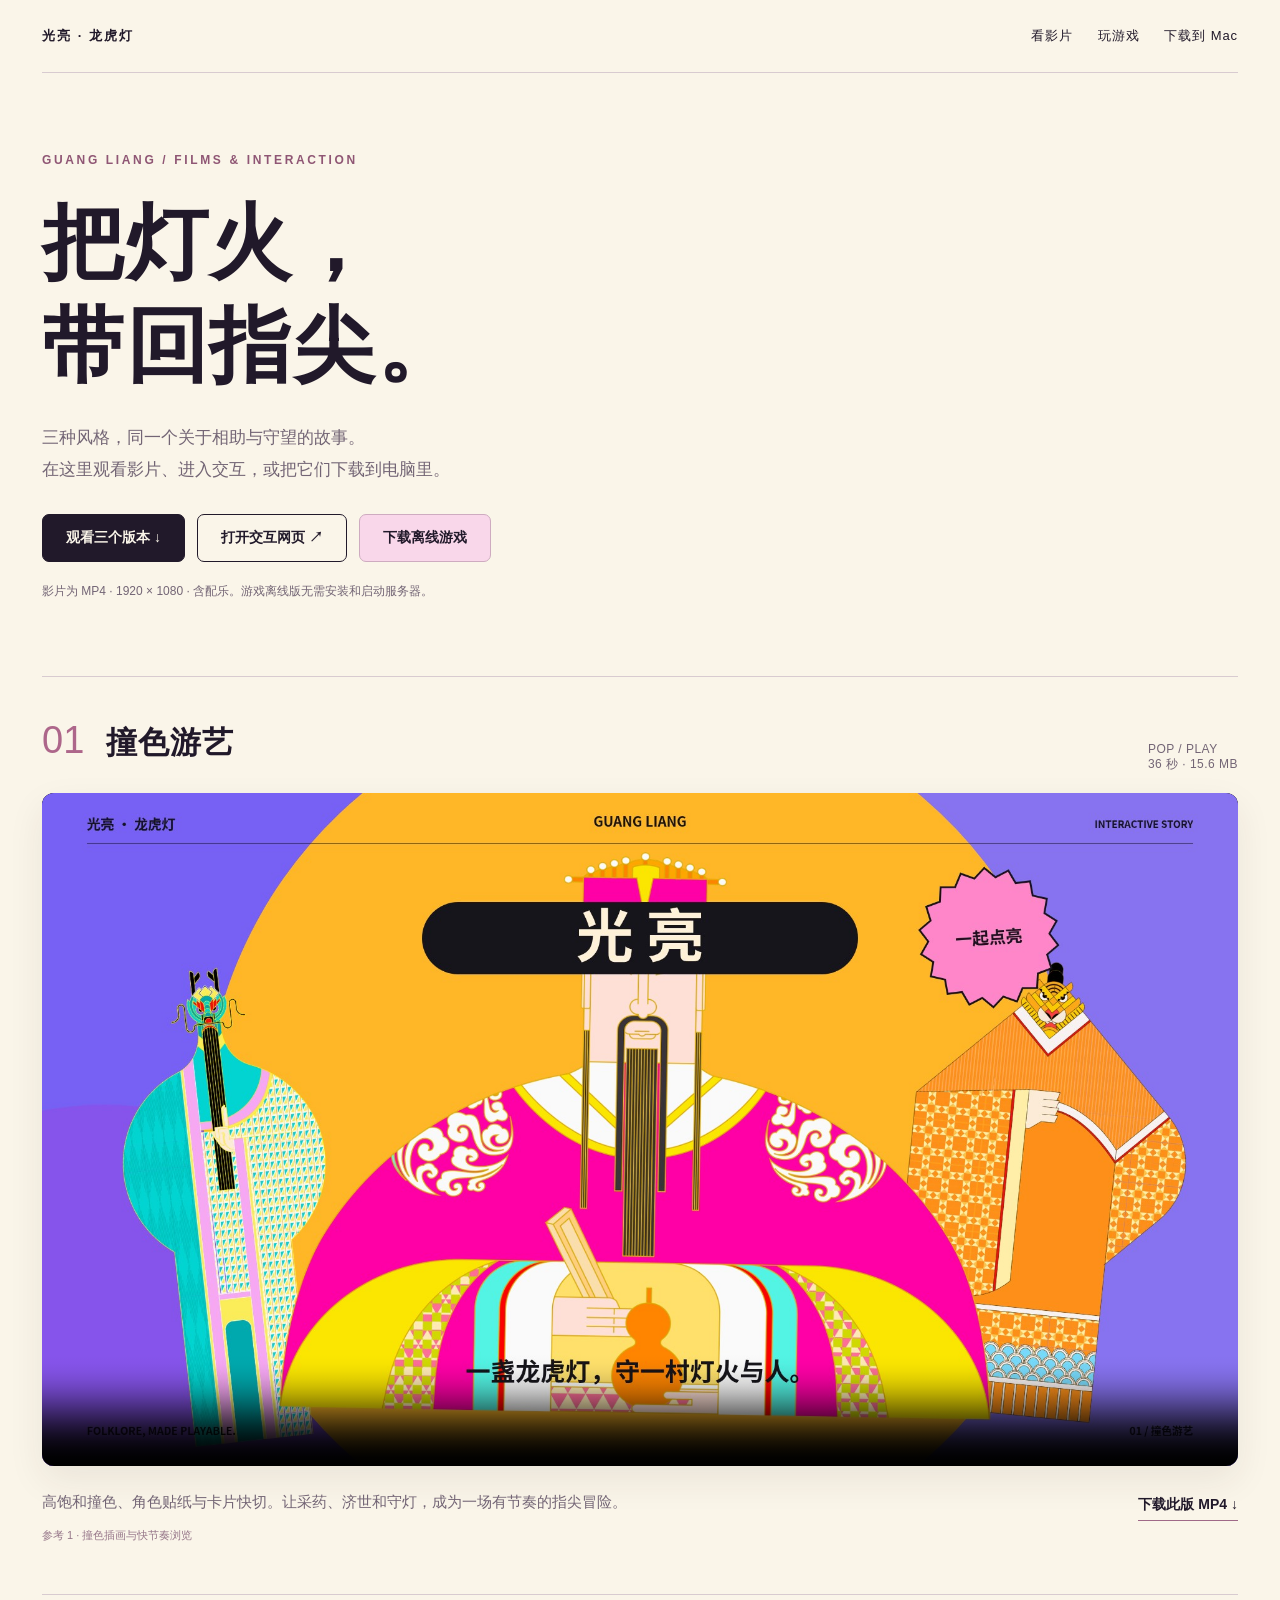
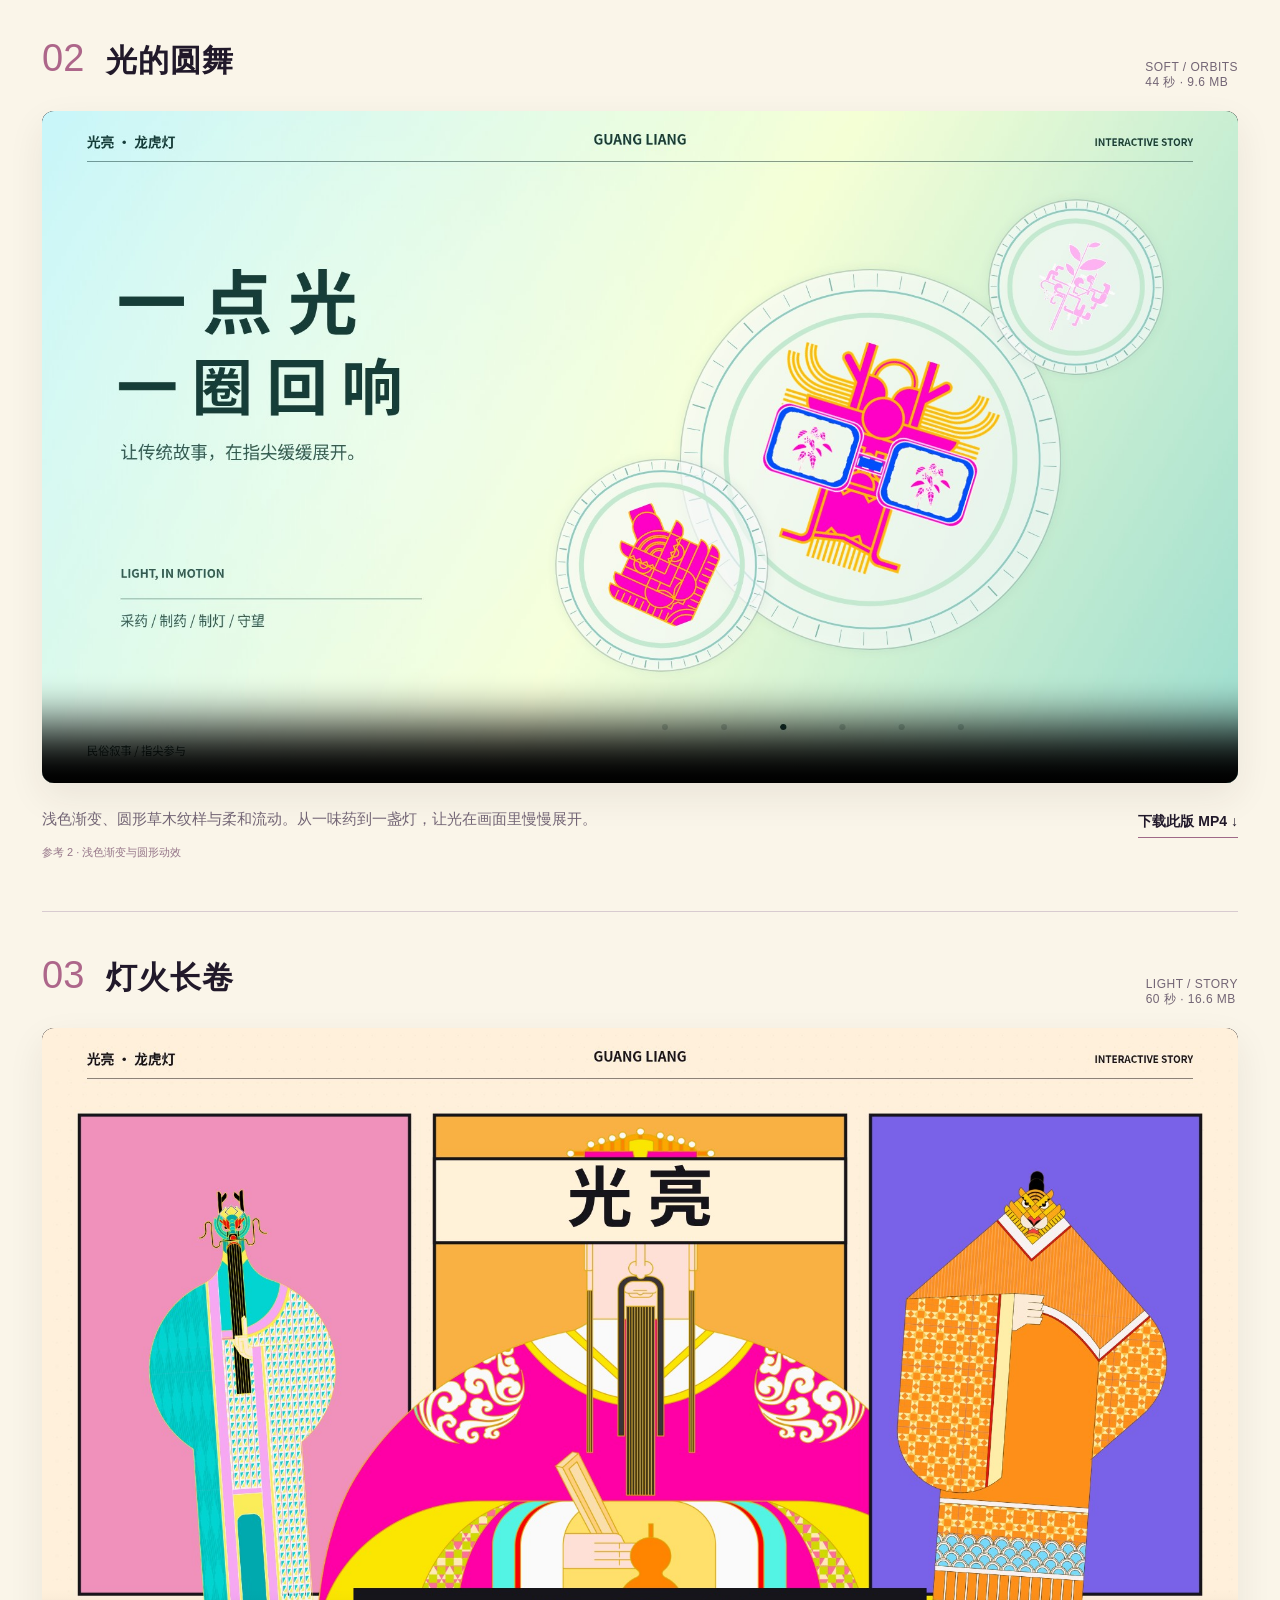
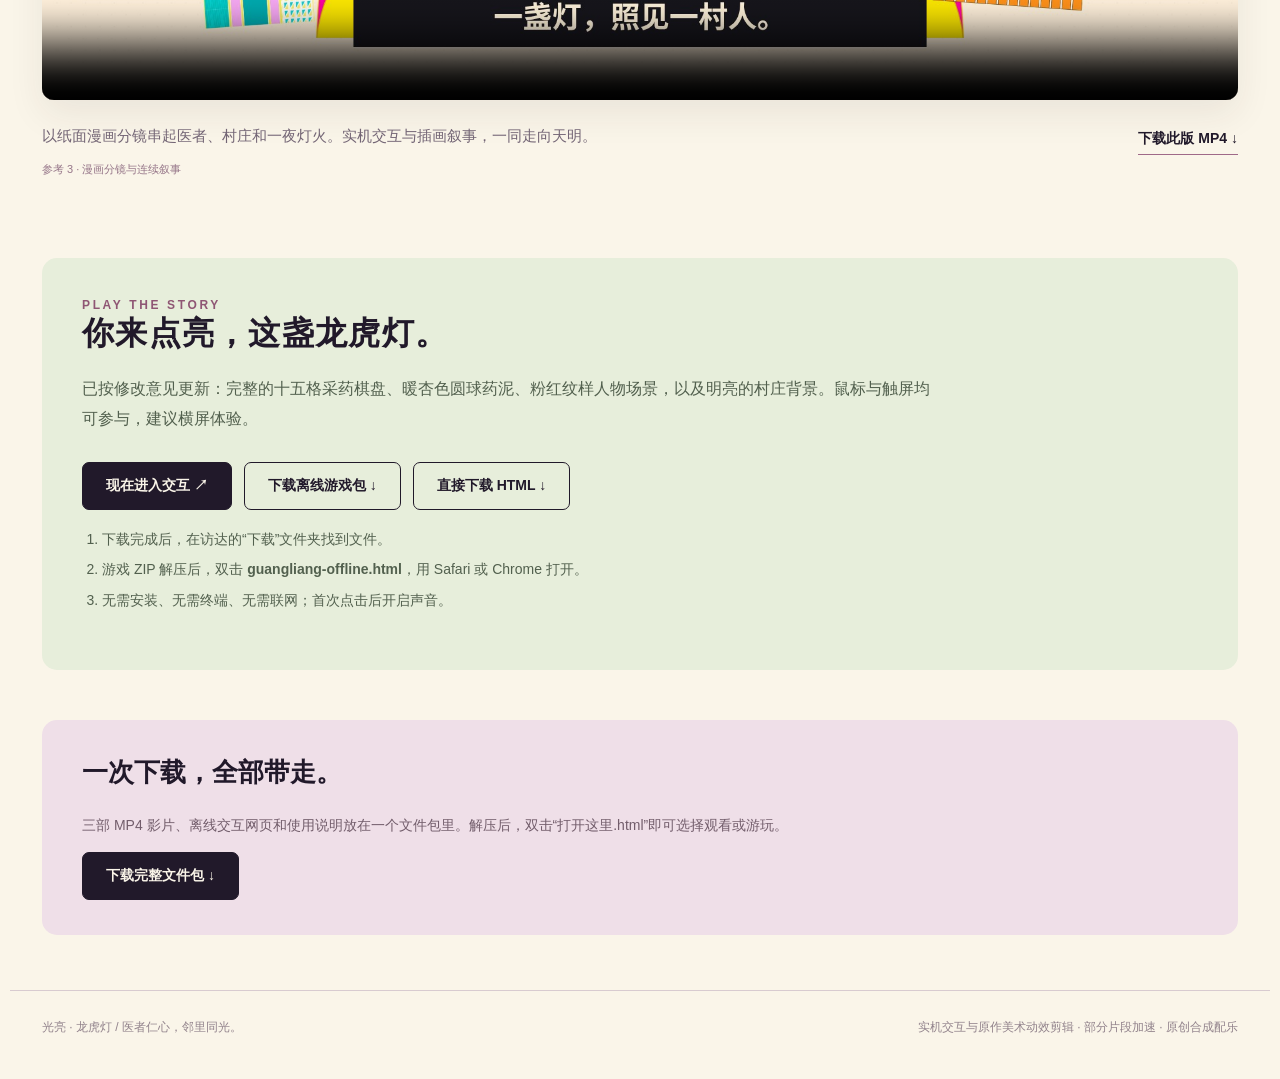
==== showcase/index.html @ 14c52aaf "Revise four scenes and add three downloadable showcase films" ====
<!doctype html><html lang="zh-CN"><head><meta charset="utf-8"><meta name="viewport" content="width=device-width,initial-scale=1"><title>光亮 · 龙虎灯｜影片与互动</title><meta name="description" content="三部风格呈现影片与光亮·龙虎灯交互网页。在线播放，或下载到Mac离线观看和游玩。"><link rel="icon" href="data:,"><style>
:root{--paper:#faf5e9;--ink:#21192a;--pink:#f256ae;--muted:#736575}*{box-sizing:border-box}html{scroll-behavior:smooth}body{margin:0;background:var(--paper);color:var(--ink);font-family:-apple-system,BlinkMacSystemFont,"PingFang SC","Noto Sans SC",sans-serif}a{color:inherit}header,main,footer{max-width:1260px;margin:auto;padding:0 32px}nav{display:flex;justify-content:space-between;align-items:center;padding:27px 0;border-bottom:1px solid #d8cbd0;font-size:13px;letter-spacing:.07em}.brand{font-weight:800;letter-spacing:.16em;text-decoration:none}nav div{display:flex;gap:25px}nav a{text-decoration:none}.hero{padding:80px 0 62px}.eyebrow{color:#8f5674;font-size:12px;letter-spacing:.22em;font-weight:700}.hero h1{font-size:clamp(42px,6.5vw,82px);font-weight:650;letter-spacing:.02em;line-height:1.25;margin:25px 0}.hero p{font-size:17px;line-height:1.9;color:var(--muted);max-width:700px}.buttons{display:flex;flex-wrap:wrap;gap:12px;margin-top:27px}.button{display:inline-flex;align-items:center;justify-content:center;text-decoration:none;padding:14px 23px;border:1px solid var(--ink);border-radius:7px;font-size:14px;font-weight:600;min-height:48px;transition:transform .18s,box-shadow .18s}.button:hover{transform:translateY(-2px);box-shadow:0 5px 14px #29162a16}.button.primary{background:var(--ink);color:var(--paper)}.button.pink{background:#f9d7ea;border-color:#ceabc0}.intro-note{font-size:12px!important;margin-top:18px}.film{padding:42px 0 48px;border-top:1px solid #d8cbd0}.film-head{display:flex;gap:25px;align-items:baseline;justify-content:space-between;margin-bottom:20px}.title-wrap{display:flex;gap:22px;align-items:baseline}.no{font-size:38px;color:#ad668a;font-weight:400}.film h2{font-size:31px;margin:0;font-weight:650;letter-spacing:.03em}.meta{font-size:12px;color:var(--muted);letter-spacing:.04em}.player{background:#16151a;border-radius:12px;overflow:hidden;box-shadow:0 14px 36px #35202a14}video{display:block;width:100%;aspect-ratio:16/9;object-fit:contain;background:#17151c}.film-body{display:flex;justify-content:space-between;gap:35px;align-items:flex-start;margin-top:22px}.film-body p{max-width:720px;color:var(--muted);line-height:1.9;font-size:15px;margin:0}.ref{font-size:11px;color:#967689;display:block;margin-top:8px}.download-link{white-space:nowrap;display:inline-block;font-size:14px;font-weight:650;text-decoration:none;border-bottom:1px solid #9f6988;padding-bottom:6px;margin-top:8px}.game{margin:30px 0 50px;padding:40px;background:#e7eedb;border-radius:15px}.game h2{font-size:32px;letter-spacing:.04em;margin:0 0 18px}.game p{line-height:1.9;color:#52604e;max-width:850px}.game ol{padding-left:20px;font-size:14px;line-height:2.2;color:#52604e}.all{background:#efdfe8;border-radius:15px;padding:35px 40px;margin:0 0 55px}.all h2{font-size:26px;margin-top:0}.all p{font-size:14px;line-height:1.9;color:#725d6b}footer{padding-top:25px;padding-bottom:40px;border-top:1px solid #d8cbd0;color:#92838c;font-size:12px;line-height:1.9}.foot-row{display:flex;justify-content:space-between;gap:15px}button{font:inherit}@media(max-width:700px){header,main,footer{padding-left:20px;padding-right:20px}nav{font-size:11px}nav div{gap:12px}.hero{padding:50px 0 35px}.film-head{gap:12px;align-items:flex-start}.title-wrap{gap:13px}.no{font-size:27px}.film h2{font-size:24px}.meta{max-width:100px;text-align:right;line-height:1.8}.film-body{display:block}.download-link{margin-top:18px}.game,.all{padding:27px 22px}.game h2{font-size:26px}.foot-row{display:block}video{border-radius:0}}
</style></head><body><header><nav><a class="brand" href="#">光亮 · 龙虎灯</a><div><a href="#films">看影片</a><a href="#game">玩游戏</a><a href="#downloads">下载到 Mac</a></div></nav><section class="hero"><div class="eyebrow">GUANG LIANG / FILMS & INTERACTION</div><h1>把灯火，<br>带回指尖。</h1><p>三种风格，同一个关于相助与守望的故事。<br>在这里观看影片、进入交互，或把它们下载到电脑里。</p><div class="buttons"><a class="button primary" href="#films">观看三个版本 ↓</a><a class="button" href="../" target="_blank" rel="noopener">打开交互网页 ↗</a><a class="button pink" href="downloads/game-offline-mac.zip" download="光亮-龙虎灯-离线游戏-Mac.zip">下载离线游戏</a></div><p class="intro-note">影片为 MP4 · 1920 × 1080 · 含配乐。游戏离线版无需安装和启动服务器。</p></section></header><main><div id="films"><section class="film" id="film-01"><div class="film-head"><div class="title-wrap"><span class="no">01</span><h2>撞色游艺</h2></div><span class="meta">POP / PLAY<br>36 秒 · 15.6 MB</span></div><div class="player"><video controls playsinline preload="metadata" poster="posters/01.jpg" aria-label="撞色游艺"><source src="downloads/01-pop-play.mp4" type="video/mp4">浏览器暂不支持在线播放，请使用下方下载按钮。</video></div><div class="film-body"><p>高饱和撞色、角色贴纸与卡片快切。让采药、济世和守灯，成为一场有节奏的指尖冒险。<span class="ref">参考 1 · 撞色插画与快节奏浏览</span></p><a class="download-link" href="downloads/01-pop-play.mp4" download="光亮-龙虎灯-01-撞色游艺.mp4">下载此版 MP4 ↓</a></div></section><section class="film" id="film-02"><div class="film-head"><div class="title-wrap"><span class="no">02</span><h2>光的圆舞</h2></div><span class="meta">SOFT / ORBITS<br>44 秒 · 9.6 MB</span></div><div class="player"><video controls playsinline preload="metadata" poster="posters/02.jpg" aria-label="光的圆舞"><source src="downloads/02-soft-orbits.mp4" type="video/mp4">浏览器暂不支持在线播放，请使用下方下载按钮。</video></div><div class="film-body"><p>浅色渐变、圆形草木纹样与柔和流动。从一味药到一盏灯，让光在画面里慢慢展开。<span class="ref">参考 2 · 浅色渐变与圆形动效</span></p><a class="download-link" href="downloads/02-soft-orbits.mp4" download="光亮-龙虎灯-02-光的圆舞.mp4">下载此版 MP4 ↓</a></div></section><section class="film" id="film-03"><div class="film-head"><div class="title-wrap"><span class="no">03</span><h2>灯火长卷</h2></div><span class="meta">LIGHT / STORY<br>60 秒 · 16.6 MB</span></div><div class="player"><video controls playsinline preload="metadata" poster="posters/03.jpg" aria-label="灯火长卷"><source src="downloads/03-lantern-story.mp4" type="video/mp4">浏览器暂不支持在线播放，请使用下方下载按钮。</video></div><div class="film-body"><p>以纸面漫画分镜串起医者、村庄和一夜灯火。实机交互与插画叙事，一同走向天明。<span class="ref">参考 3 · 漫画分镜与连续叙事</span></p><a class="download-link" href="downloads/03-lantern-story.mp4" download="光亮-龙虎灯-03-灯火长卷.mp4">下载此版 MP4 ↓</a></div></section></div><section class="game" id="game"><div class="eyebrow">PLAY THE STORY</div><h2>你来点亮，这盏龙虎灯。</h2><p>已按修改意见更新：完整的十五格采药棋盘、暖杏色圆球药泥、粉红纹样人物场景，以及明亮的村庄背景。鼠标与触屏均可参与，建议横屏体验。</p><div class="buttons"><a class="button primary" href="../" target="_blank" rel="noopener">现在进入交互 ↗</a><a class="button" href="downloads/game-offline-mac.zip" download="光亮-龙虎灯-离线游戏-Mac.zip">下载离线游戏包 ↓</a><a class="button" href="downloads/guangliang-offline.html" download="光亮-龙虎灯-离线版.html">直接下载 HTML ↓</a></div><ol><li>下载完成后，在访达的“下载”文件夹找到文件。</li><li>游戏 ZIP 解压后，双击 <strong>guangliang-offline.html</strong>，用 Safari 或 Chrome 打开。</li><li>无需安装、无需终端、无需联网；首次点击后开启声音。</li></ol></section><section class="all" id="downloads"><h2>一次下载，全部带走。</h2><p>三部 MP4 影片、离线交互网页和使用说明放在一个文件包里。解压后，双击“打开这里.html”即可选择观看或游玩。</p><a class="button primary" href="downloads/guangliang-complete.zip" download="光亮-龙虎灯-影片与交互-完整包.zip">下载完整文件包 ↓</a></section></main><footer><div class="foot-row"><span>光亮 · 龙虎灯 / 医者仁心，邻里同光。</span><span>实机交互与原作美术动效剪辑 · 部分片段加速 · 原创合成配乐</span></div></footer><script>document.querySelectorAll('video').forEach(v=>v.addEventListener('play',()=>document.querySelectorAll('video').forEach(o=>{if(o!==v)o.pause()})));</script></body></html>
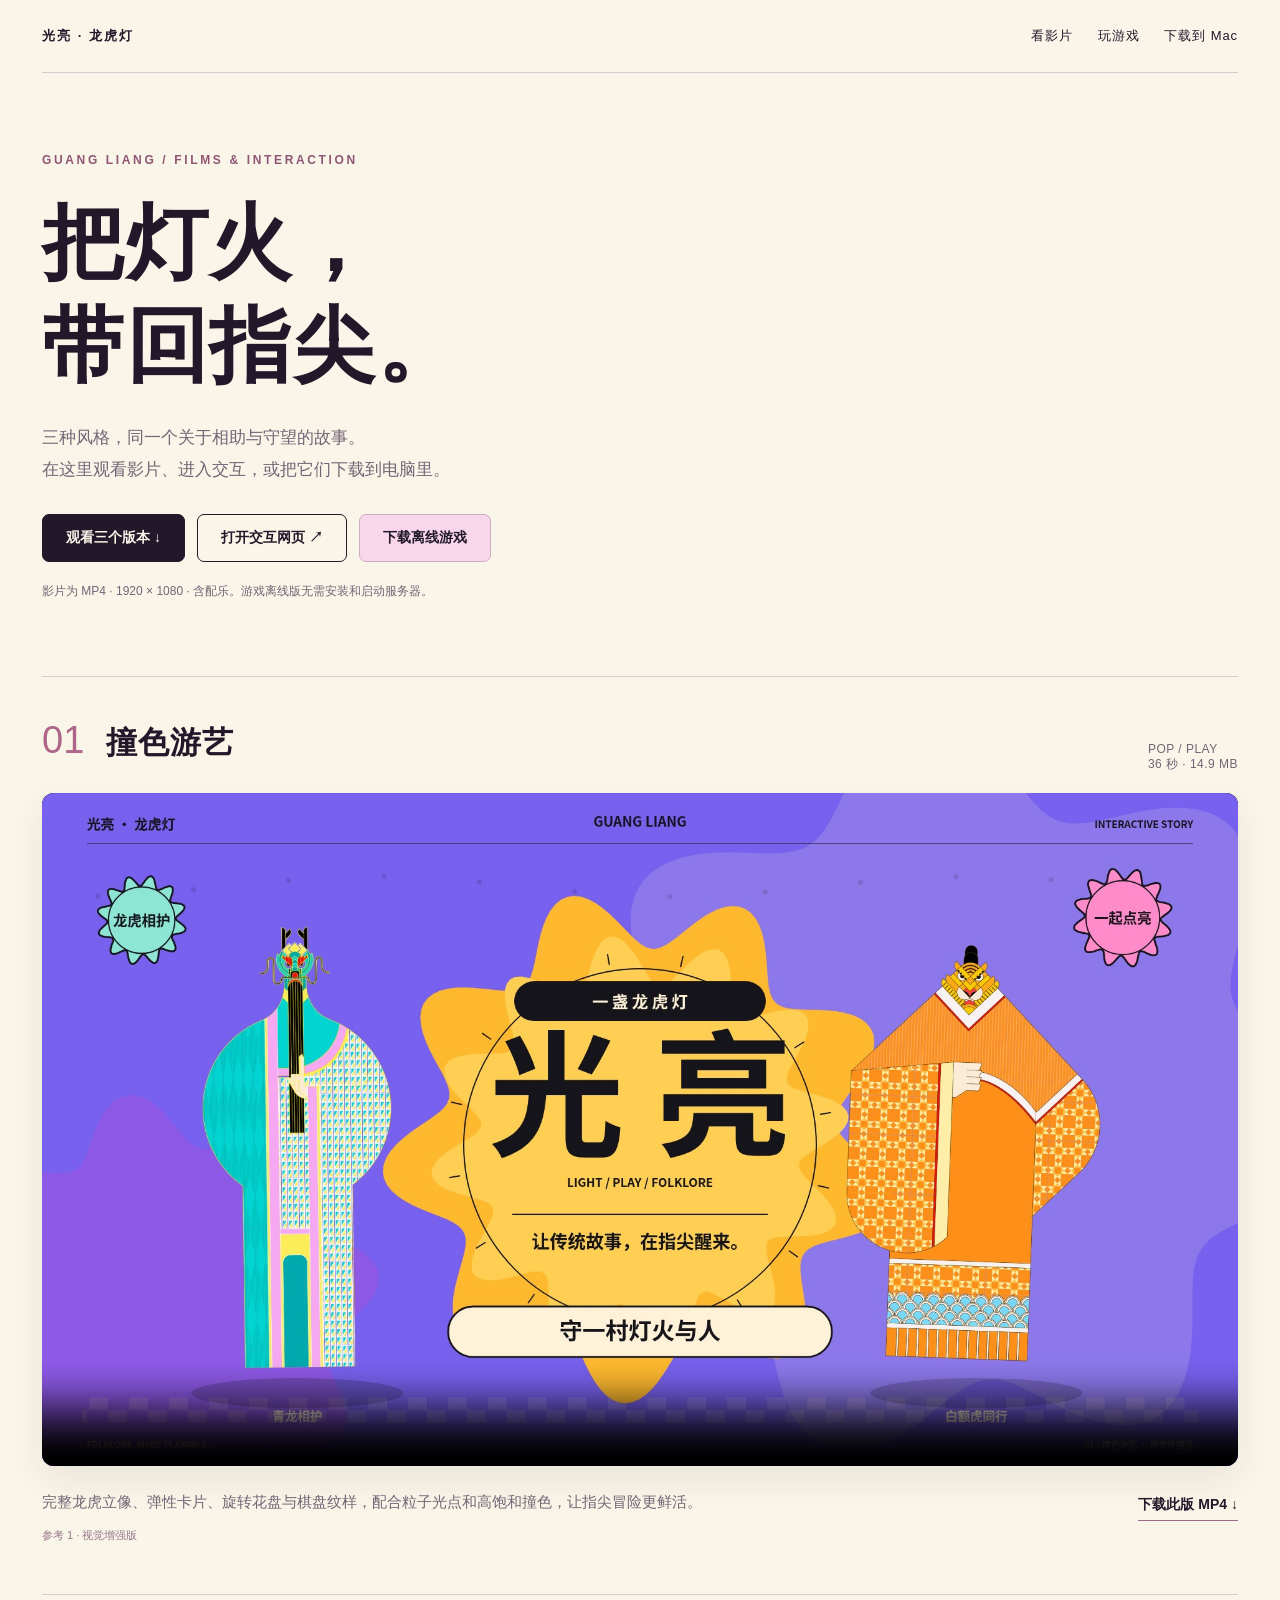
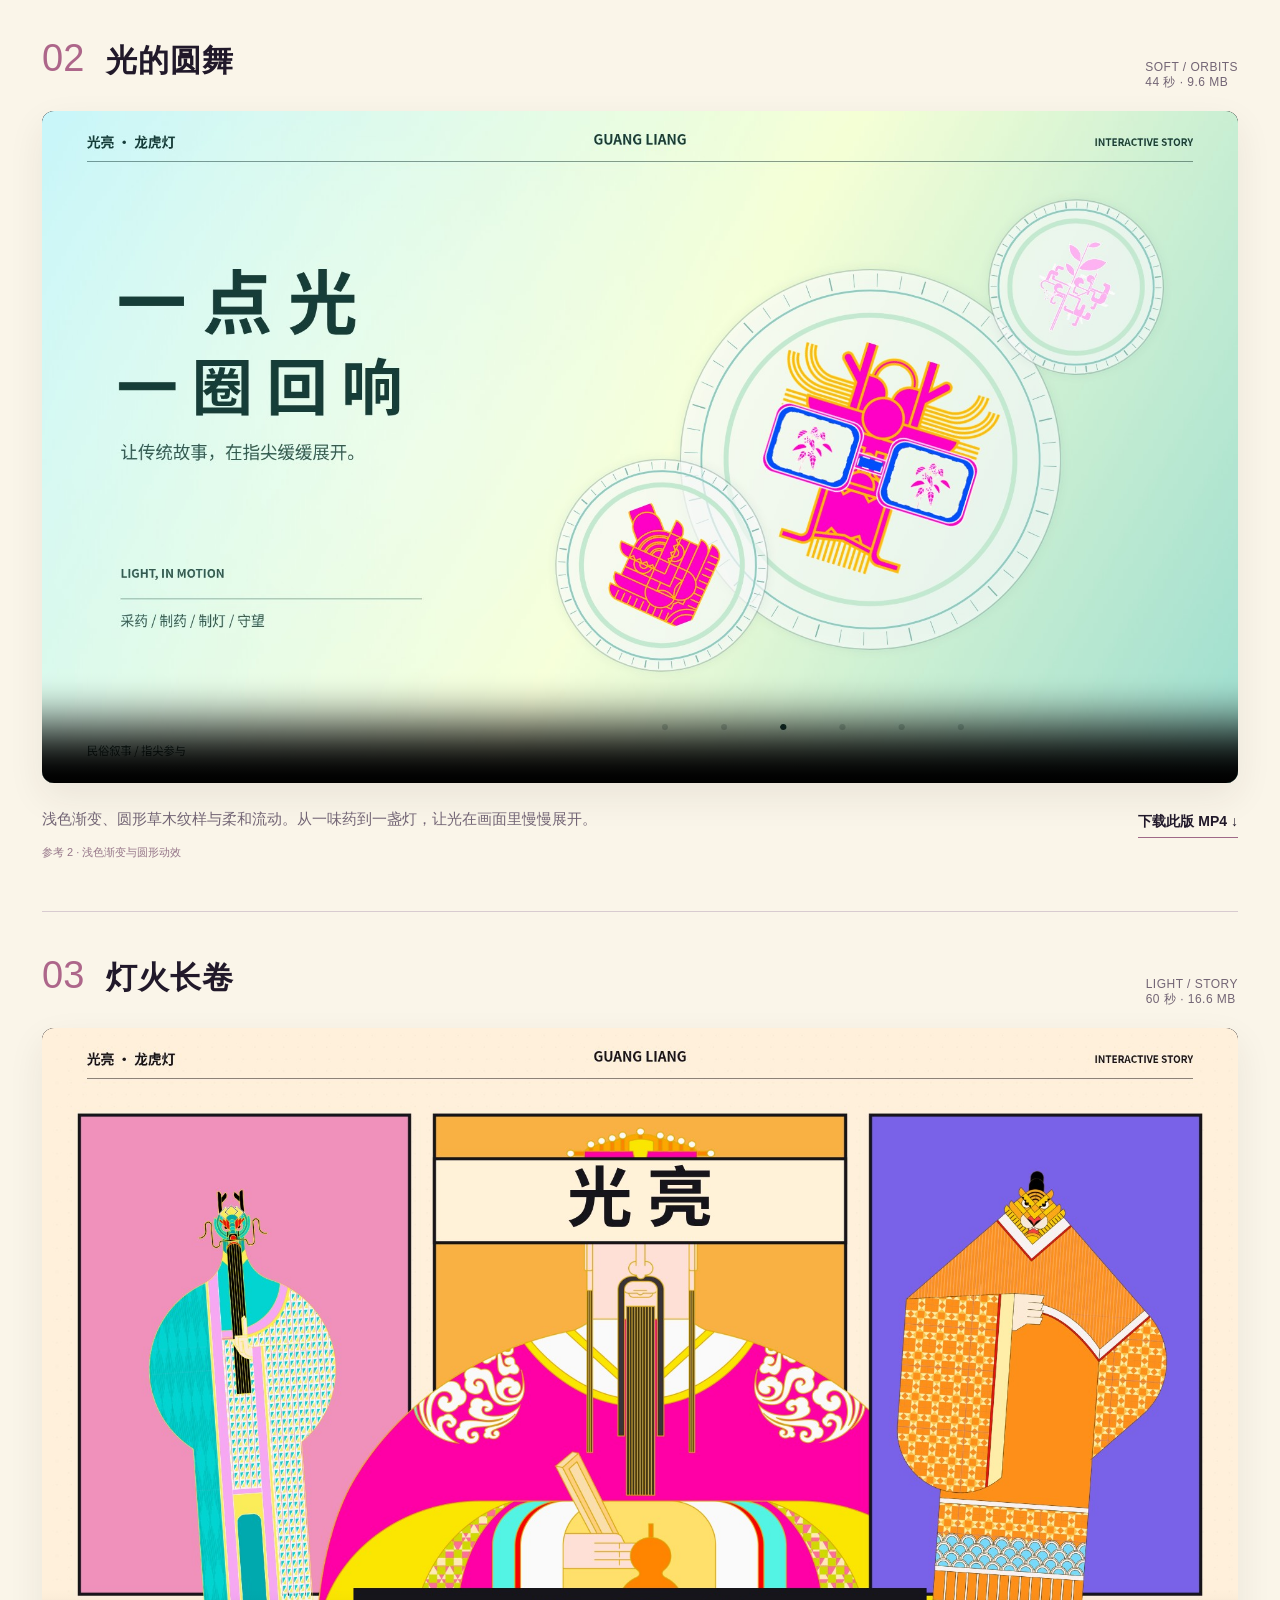
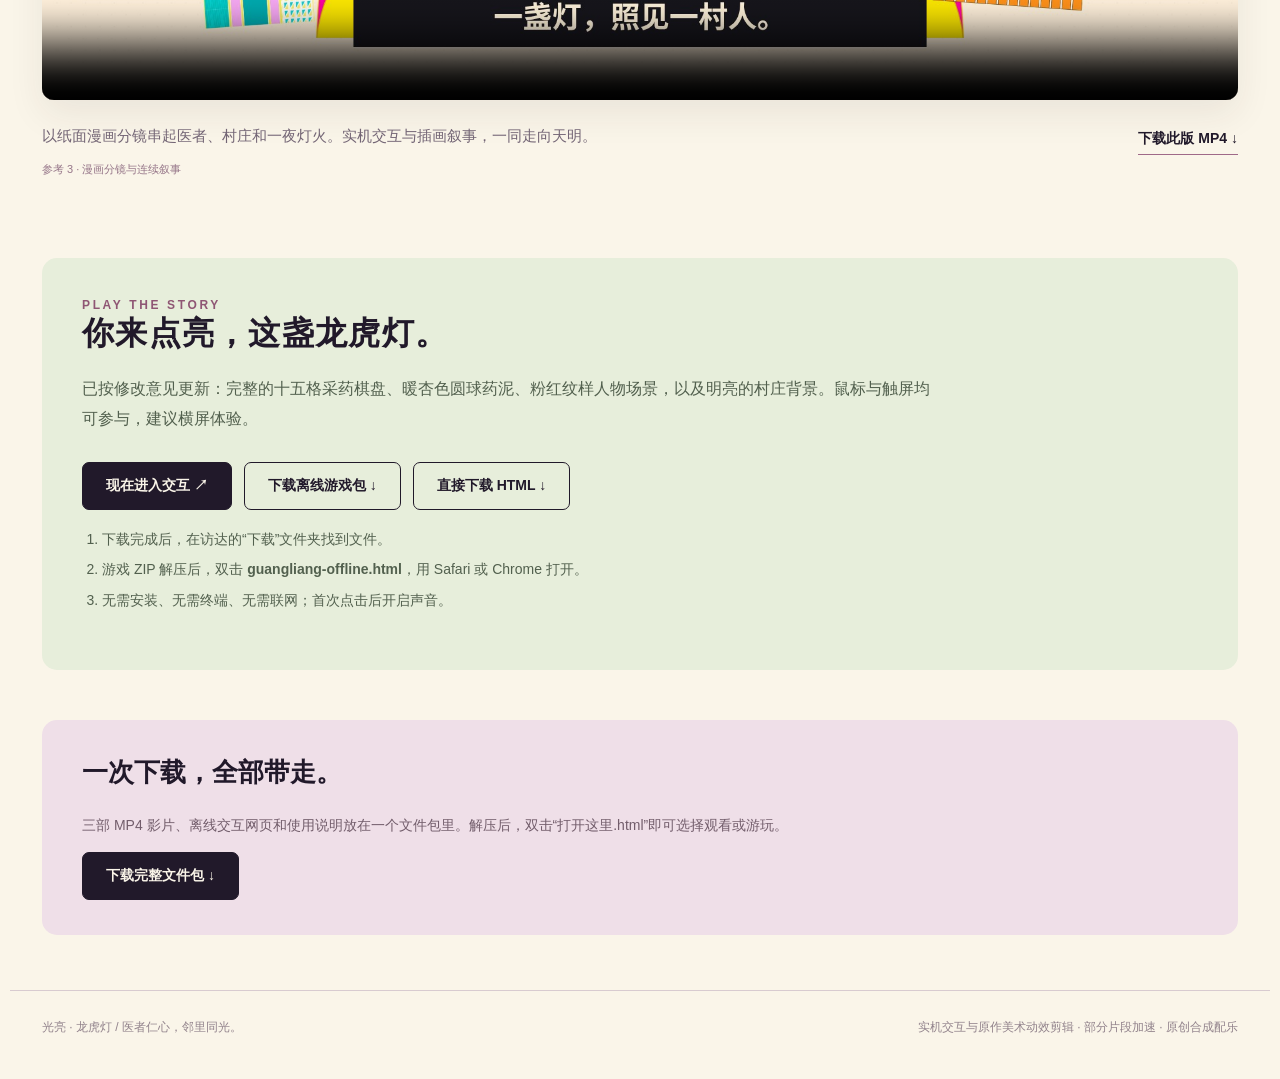
==== commit 9b1bc313: "Enhance Pop Play film with complete figures and geometric motion" ====
--- a/showcase/index.html
+++ b/showcase/index.html
@@ -1,3 +1,3 @@
 <!doctype html><html lang="zh-CN"><head><meta charset="utf-8"><meta name="viewport" content="width=device-width,initial-scale=1"><title>光亮 · 龙虎灯｜影片与互动</title><meta name="description" content="三部风格呈现影片与光亮·龙虎灯交互网页。在线播放，或下载到Mac离线观看和游玩。"><link rel="icon" href="data:,"><style>
 :root{--paper:#faf5e9;--ink:#21192a;--pink:#f256ae;--muted:#736575}*{box-sizing:border-box}html{scroll-behavior:smooth}body{margin:0;background:var(--paper);color:var(--ink);font-family:-apple-system,BlinkMacSystemFont,"PingFang SC","Noto Sans SC",sans-serif}a{color:inherit}header,main,footer{max-width:1260px;margin:auto;padding:0 32px}nav{display:flex;justify-content:space-between;align-items:center;padding:27px 0;border-bottom:1px solid #d8cbd0;font-size:13px;letter-spacing:.07em}.brand{font-weight:800;letter-spacing:.16em;text-decoration:none}nav div{display:flex;gap:25px}nav a{text-decoration:none}.hero{padding:80px 0 62px}.eyebrow{color:#8f5674;font-size:12px;letter-spacing:.22em;font-weight:700}.hero h1{font-size:clamp(42px,6.5vw,82px);font-weight:650;letter-spacing:.02em;line-height:1.25;margin:25px 0}.hero p{font-size:17px;line-height:1.9;color:var(--muted);max-width:700px}.buttons{display:flex;flex-wrap:wrap;gap:12px;margin-top:27px}.button{display:inline-flex;align-items:center;justify-content:center;text-decoration:none;padding:14px 23px;border:1px solid var(--ink);border-radius:7px;font-size:14px;font-weight:600;min-height:48px;transition:transform .18s,box-shadow .18s}.button:hover{transform:translateY(-2px);box-shadow:0 5px 14px #29162a16}.button.primary{background:var(--ink);color:var(--paper)}.button.pink{background:#f9d7ea;border-color:#ceabc0}.intro-note{font-size:12px!important;margin-top:18px}.film{padding:42px 0 48px;border-top:1px solid #d8cbd0}.film-head{display:flex;gap:25px;align-items:baseline;justify-content:space-between;margin-bottom:20px}.title-wrap{display:flex;gap:22px;align-items:baseline}.no{font-size:38px;color:#ad668a;font-weight:400}.film h2{font-size:31px;margin:0;font-weight:650;letter-spacing:.03em}.meta{font-size:12px;color:var(--muted);letter-spacing:.04em}.player{background:#16151a;border-radius:12px;overflow:hidden;box-shadow:0 14px 36px #35202a14}video{display:block;width:100%;aspect-ratio:16/9;object-fit:contain;background:#17151c}.film-body{display:flex;justify-content:space-between;gap:35px;align-items:flex-start;margin-top:22px}.film-body p{max-width:720px;color:var(--muted);line-height:1.9;font-size:15px;margin:0}.ref{font-size:11px;color:#967689;display:block;margin-top:8px}.download-link{white-space:nowrap;display:inline-block;font-size:14px;font-weight:650;text-decoration:none;border-bottom:1px solid #9f6988;padding-bottom:6px;margin-top:8px}.game{margin:30px 0 50px;padding:40px;background:#e7eedb;border-radius:15px}.game h2{font-size:32px;letter-spacing:.04em;margin:0 0 18px}.game p{line-height:1.9;color:#52604e;max-width:850px}.game ol{padding-left:20px;font-size:14px;line-height:2.2;color:#52604e}.all{background:#efdfe8;border-radius:15px;padding:35px 40px;margin:0 0 55px}.all h2{font-size:26px;margin-top:0}.all p{font-size:14px;line-height:1.9;color:#725d6b}footer{padding-top:25px;padding-bottom:40px;border-top:1px solid #d8cbd0;color:#92838c;font-size:12px;line-height:1.9}.foot-row{display:flex;justify-content:space-between;gap:15px}button{font:inherit}@media(max-width:700px){header,main,footer{padding-left:20px;padding-right:20px}nav{font-size:11px}nav div{gap:12px}.hero{padding:50px 0 35px}.film-head{gap:12px;align-items:flex-start}.title-wrap{gap:13px}.no{font-size:27px}.film h2{font-size:24px}.meta{max-width:100px;text-align:right;line-height:1.8}.film-body{display:block}.download-link{margin-top:18px}.game,.all{padding:27px 22px}.game h2{font-size:26px}.foot-row{display:block}video{border-radius:0}}
-</style></head><body><header><nav><a class="brand" href="#">光亮 · 龙虎灯</a><div><a href="#films">看影片</a><a href="#game">玩游戏</a><a href="#downloads">下载到 Mac</a></div></nav><section class="hero"><div class="eyebrow">GUANG LIANG / FILMS & INTERACTION</div><h1>把灯火，<br>带回指尖。</h1><p>三种风格，同一个关于相助与守望的故事。<br>在这里观看影片、进入交互，或把它们下载到电脑里。</p><div class="buttons"><a class="button primary" href="#films">观看三个版本 ↓</a><a class="button" href="../" target="_blank" rel="noopener">打开交互网页 ↗</a><a class="button pink" href="downloads/game-offline-mac.zip" download="光亮-龙虎灯-离线游戏-Mac.zip">下载离线游戏</a></div><p class="intro-note">影片为 MP4 · 1920 × 1080 · 含配乐。游戏离线版无需安装和启动服务器。</p></section></header><main><div id="films"><section class="film" id="film-01"><div class="film-head"><div class="title-wrap"><span class="no">01</span><h2>撞色游艺</h2></div><span class="meta">POP / PLAY<br>36 秒 · 15.6 MB</span></div><div class="player"><video controls playsinline preload="metadata" poster="posters/01.jpg" aria-label="撞色游艺"><source src="downloads/01-pop-play.mp4" type="video/mp4">浏览器暂不支持在线播放，请使用下方下载按钮。</video></div><div class="film-body"><p>高饱和撞色、角色贴纸与卡片快切。让采药、济世和守灯，成为一场有节奏的指尖冒险。<span class="ref">参考 1 · 撞色插画与快节奏浏览</span></p><a class="download-link" href="downloads/01-pop-play.mp4" download="光亮-龙虎灯-01-撞色游艺.mp4">下载此版 MP4 ↓</a></div></section><section class="film" id="film-02"><div class="film-head"><div class="title-wrap"><span class="no">02</span><h2>光的圆舞</h2></div><span class="meta">SOFT / ORBITS<br>44 秒 · 9.6 MB</span></div><div class="player"><video controls playsinline preload="metadata" poster="posters/02.jpg" aria-label="光的圆舞"><source src="downloads/02-soft-orbits.mp4" type="video/mp4">浏览器暂不支持在线播放，请使用下方下载按钮。</video></div><div class="film-body"><p>浅色渐变、圆形草木纹样与柔和流动。从一味药到一盏灯，让光在画面里慢慢展开。<span class="ref">参考 2 · 浅色渐变与圆形动效</span></p><a class="download-link" href="downloads/02-soft-orbits.mp4" download="光亮-龙虎灯-02-光的圆舞.mp4">下载此版 MP4 ↓</a></div></section><section class="film" id="film-03"><div class="film-head"><div class="title-wrap"><span class="no">03</span><h2>灯火长卷</h2></div><span class="meta">LIGHT / STORY<br>60 秒 · 16.6 MB</span></div><div class="player"><video controls playsinline preload="metadata" poster="posters/03.jpg" aria-label="灯火长卷"><source src="downloads/03-lantern-story.mp4" type="video/mp4">浏览器暂不支持在线播放，请使用下方下载按钮。</video></div><div class="film-body"><p>以纸面漫画分镜串起医者、村庄和一夜灯火。实机交互与插画叙事，一同走向天明。<span class="ref">参考 3 · 漫画分镜与连续叙事</span></p><a class="download-link" href="downloads/03-lantern-story.mp4" download="光亮-龙虎灯-03-灯火长卷.mp4">下载此版 MP4 ↓</a></div></section></div><section class="game" id="game"><div class="eyebrow">PLAY THE STORY</div><h2>你来点亮，这盏龙虎灯。</h2><p>已按修改意见更新：完整的十五格采药棋盘、暖杏色圆球药泥、粉红纹样人物场景，以及明亮的村庄背景。鼠标与触屏均可参与，建议横屏体验。</p><div class="buttons"><a class="button primary" href="../" target="_blank" rel="noopener">现在进入交互 ↗</a><a class="button" href="downloads/game-offline-mac.zip" download="光亮-龙虎灯-离线游戏-Mac.zip">下载离线游戏包 ↓</a><a class="button" href="downloads/guangliang-offline.html" download="光亮-龙虎灯-离线版.html">直接下载 HTML ↓</a></div><ol><li>下载完成后，在访达的“下载”文件夹找到文件。</li><li>游戏 ZIP 解压后，双击 <strong>guangliang-offline.html</strong>，用 Safari 或 Chrome 打开。</li><li>无需安装、无需终端、无需联网；首次点击后开启声音。</li></ol></section><section class="all" id="downloads"><h2>一次下载，全部带走。</h2><p>三部 MP4 影片、离线交互网页和使用说明放在一个文件包里。解压后，双击“打开这里.html”即可选择观看或游玩。</p><a class="button primary" href="downloads/guangliang-complete.zip" download="光亮-龙虎灯-影片与交互-完整包.zip">下载完整文件包 ↓</a></section></main><footer><div class="foot-row"><span>光亮 · 龙虎灯 / 医者仁心，邻里同光。</span><span>实机交互与原作美术动效剪辑 · 部分片段加速 · 原创合成配乐</span></div></footer><script>document.querySelectorAll('video').forEach(v=>v.addEventListener('play',()=>document.querySelectorAll('video').forEach(o=>{if(o!==v)o.pause()})));</script></body></html>+</style></head><body><header><nav><a class="brand" href="#">光亮 · 龙虎灯</a><div><a href="#films">看影片</a><a href="#game">玩游戏</a><a href="#downloads">下载到 Mac</a></div></nav><section class="hero"><div class="eyebrow">GUANG LIANG / FILMS & INTERACTION</div><h1>把灯火，<br>带回指尖。</h1><p>三种风格，同一个关于相助与守望的故事。<br>在这里观看影片、进入交互，或把它们下载到电脑里。</p><div class="buttons"><a class="button primary" href="#films">观看三个版本 ↓</a><a class="button" href="../" target="_blank" rel="noopener">打开交互网页 ↗</a><a class="button pink" href="downloads/game-offline-mac.zip" download="光亮-龙虎灯-离线游戏-Mac.zip">下载离线游戏</a></div><p class="intro-note">影片为 MP4 · 1920 × 1080 · 含配乐。游戏离线版无需安装和启动服务器。</p></section></header><main><div id="films"><section class="film" id="film-01"><div class="film-head"><div class="title-wrap"><span class="no">01</span><h2>撞色游艺</h2></div><span class="meta">POP / PLAY<br>36 秒 · 14.9 MB</span></div><div class="player"><video controls playsinline preload="metadata" poster="posters/01.jpg?v=2" aria-label="撞色游艺"><source src="downloads/01-pop-play.mp4?v=2" type="video/mp4">浏览器暂不支持在线播放，请使用下方下载按钮。</video></div><div class="film-body"><p>完整龙虎立像、弹性卡片、旋转花盘与棋盘纹样，配合粒子光点和高饱和撞色，让指尖冒险更鲜活。<span class="ref">参考 1 · 视觉增强版</span></p><a class="download-link" href="downloads/01-pop-play.mp4?v=2" download="光亮-龙虎灯-01-撞色游艺.mp4">下载此版 MP4 ↓</a></div></section><section class="film" id="film-02"><div class="film-head"><div class="title-wrap"><span class="no">02</span><h2>光的圆舞</h2></div><span class="meta">SOFT / ORBITS<br>44 秒 · 9.6 MB</span></div><div class="player"><video controls playsinline preload="metadata" poster="posters/02.jpg" aria-label="光的圆舞"><source src="downloads/02-soft-orbits.mp4" type="video/mp4">浏览器暂不支持在线播放，请使用下方下载按钮。</video></div><div class="film-body"><p>浅色渐变、圆形草木纹样与柔和流动。从一味药到一盏灯，让光在画面里慢慢展开。<span class="ref">参考 2 · 浅色渐变与圆形动效</span></p><a class="download-link" href="downloads/02-soft-orbits.mp4" download="光亮-龙虎灯-02-光的圆舞.mp4">下载此版 MP4 ↓</a></div></section><section class="film" id="film-03"><div class="film-head"><div class="title-wrap"><span class="no">03</span><h2>灯火长卷</h2></div><span class="meta">LIGHT / STORY<br>60 秒 · 16.6 MB</span></div><div class="player"><video controls playsinline preload="metadata" poster="posters/03.jpg" aria-label="灯火长卷"><source src="downloads/03-lantern-story.mp4" type="video/mp4">浏览器暂不支持在线播放，请使用下方下载按钮。</video></div><div class="film-body"><p>以纸面漫画分镜串起医者、村庄和一夜灯火。实机交互与插画叙事，一同走向天明。<span class="ref">参考 3 · 漫画分镜与连续叙事</span></p><a class="download-link" href="downloads/03-lantern-story.mp4" download="光亮-龙虎灯-03-灯火长卷.mp4">下载此版 MP4 ↓</a></div></section></div><section class="game" id="game"><div class="eyebrow">PLAY THE STORY</div><h2>你来点亮，这盏龙虎灯。</h2><p>已按修改意见更新：完整的十五格采药棋盘、暖杏色圆球药泥、粉红纹样人物场景，以及明亮的村庄背景。鼠标与触屏均可参与，建议横屏体验。</p><div class="buttons"><a class="button primary" href="../" target="_blank" rel="noopener">现在进入交互 ↗</a><a class="button" href="downloads/game-offline-mac.zip" download="光亮-龙虎灯-离线游戏-Mac.zip">下载离线游戏包 ↓</a><a class="button" href="downloads/guangliang-offline.html" download="光亮-龙虎灯-离线版.html">直接下载 HTML ↓</a></div><ol><li>下载完成后，在访达的“下载”文件夹找到文件。</li><li>游戏 ZIP 解压后，双击 <strong>guangliang-offline.html</strong>，用 Safari 或 Chrome 打开。</li><li>无需安装、无需终端、无需联网；首次点击后开启声音。</li></ol></section><section class="all" id="downloads"><h2>一次下载，全部带走。</h2><p>三部 MP4 影片、离线交互网页和使用说明放在一个文件包里。解压后，双击“打开这里.html”即可选择观看或游玩。</p><a class="button primary" href="downloads/guangliang-complete.zip?v=2" download="光亮-龙虎灯-影片与交互-完整包.zip">下载完整文件包 ↓</a></section></main><footer><div class="foot-row"><span>光亮 · 龙虎灯 / 医者仁心，邻里同光。</span><span>实机交互与原作美术动效剪辑 · 部分片段加速 · 原创合成配乐</span></div></footer><script>document.querySelectorAll('video').forEach(v=>v.addEventListener('play',()=>document.querySelectorAll('video').forEach(o=>{if(o!==v)o.pause()})));</script></body></html>
